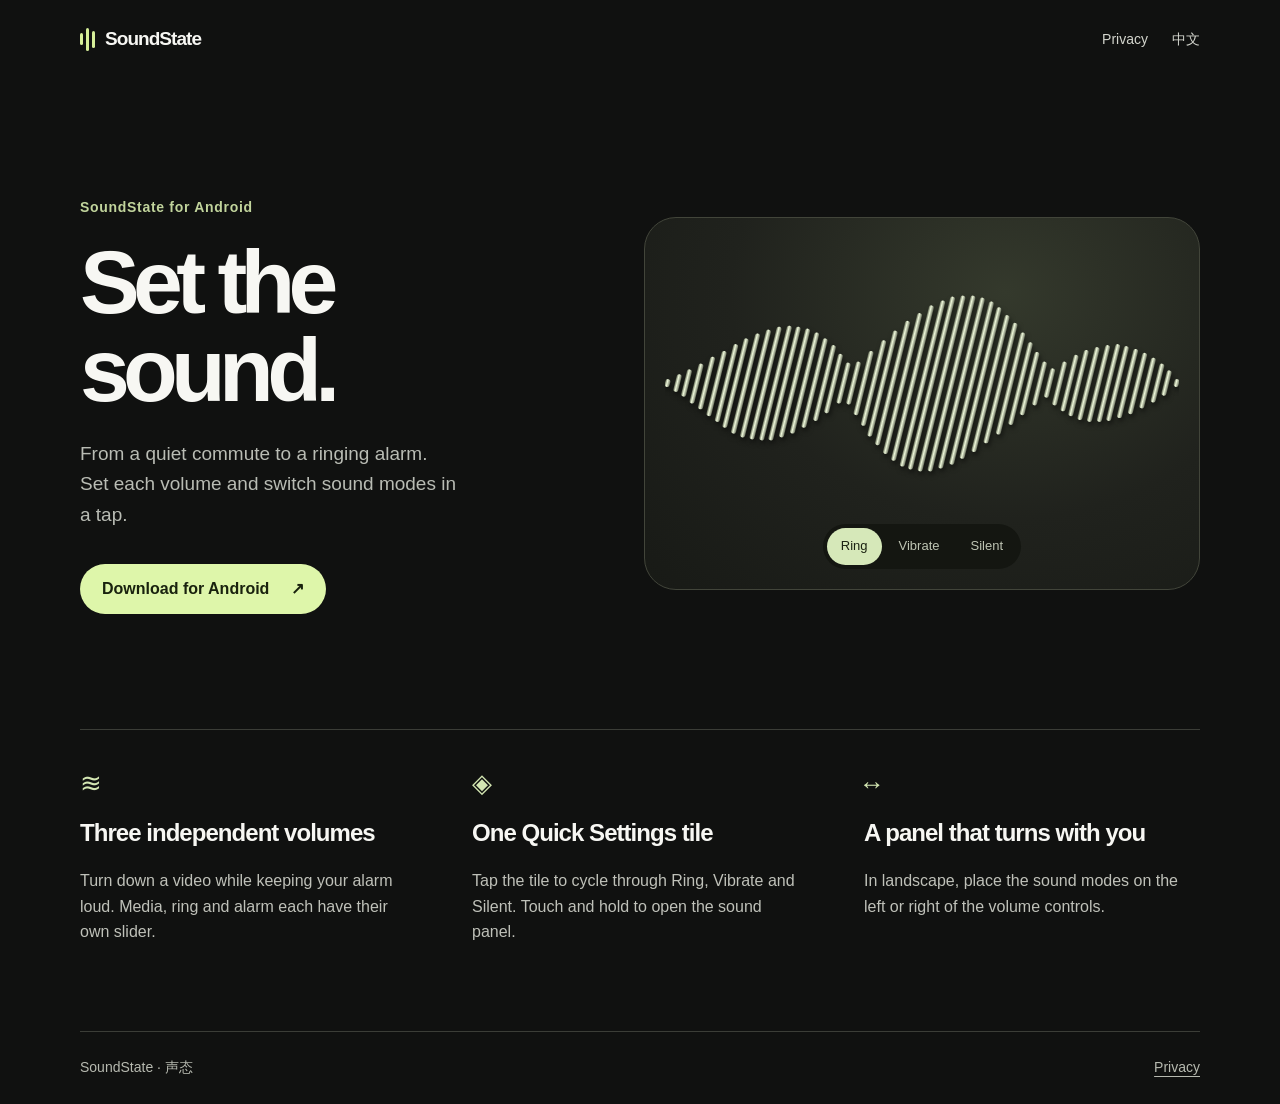
==== index.html @ ff913038 "Publish bilingual SoundState website and privacy policy" ====
<!doctype html><html lang="en"><head><meta charset="utf-8"><meta name="viewport" content="width=device-width,initial-scale=1"><meta name="description" content="Adjust media, ring and alarm volume. Switch sound modes from Android Quick Settings."><title>SoundState — Android sound control</title><link rel="stylesheet" href="./site.css"></head><body><div class="wrap"><header><a class="brand" href="./"><span class="mark" aria-hidden="true"><i></i><i></i><i></i></span>SoundState</a><nav><a href="privacy/">Privacy</a><a href="./zh/" lang="zh-CN">中文</a></nav></header><main><section class="hero"><div><span class="product">SoundState for Android</span><h1>Set the<br>sound.</h1><p class="intro">From a quiet commute to a ringing alarm. Set each volume and switch sound modes in a tap.</p><a class="cta" href="https://github.com/kaze-hk/SoundState/releases/latest">Download for Android <span aria-hidden="true">↗</span></a></div><div class="instrument" data-mode="ring"><div class="display" aria-hidden="true"><i style="--ring:8px;--buzz:5px"></i><i style="--ring:18px;--buzz:9px"></i><i style="--ring:28px;--buzz:12px"></i><i style="--ring:41px;--buzz:8px"></i><i style="--ring:54px;--buzz:20px"></i><i style="--ring:67px;--buzz:20px"></i><i style="--ring:80px;--buzz:15px"></i><i style="--ring:92px;--buzz:32px"></i><i style="--ring:103px;--buzz:25px"></i><i style="--ring:111px;--buzz:23px"></i><i style="--ring:116px;--buzz:42px"></i><i style="--ring:118px;--buzz:27px"></i><i style="--ring:117px;--buzz:34px"></i><i style="--ring:112px;--buzz:51px"></i><i style="--ring:104px;--buzz:25px"></i><i style="--ring:92px;--buzz:44px"></i><i style="--ring:78px;--buzz:57px"></i><i style="--ring:61px;--buzz:21px"></i><i style="--ring:42px;--buzz:54px"></i><i style="--ring:44px;--buzz:59px"></i><i style="--ring:66px;--buzz:15px"></i><i style="--ring:88px;--buzz:62px"></i><i style="--ring:109px;--buzz:58px"></i><i style="--ring:128px;--buzz:24px"></i><i style="--ring:145px;--buzz:68px"></i><i style="--ring:160px;--buzz:54px"></i><i style="--ring:171px;--buzz:33px"></i><i style="--ring:178px;--buzz:70px"></i><i style="--ring:181px;--buzz:47px"></i><i style="--ring:181px;--buzz:40px"></i><i style="--ring:176px;--buzz:69px"></i><i style="--ring:168px;--buzz:38px"></i><i style="--ring:156px;--buzz:46px"></i><i style="--ring:141px;--buzz:64px"></i><i style="--ring:124px;--buzz:28px"></i><i style="--ring:105px;--buzz:48px"></i><i style="--ring:85px;--buzz:57px"></i><i style="--ring:65px;--buzz:19px"></i><i style="--ring:45px;--buzz:47px"></i><i style="--ring:30px;--buzz:47px"></i><i style="--ring:45px;--buzz:12px"></i><i style="--ring:58px;--buzz:42px"></i><i style="--ring:68px;--buzz:36px"></i><i style="--ring:75px;--buzz:15px"></i><i style="--ring:79px;--buzz:35px"></i><i style="--ring:80px;--buzz:25px"></i><i style="--ring:77px;--buzz:15px"></i><i style="--ring:71px;--buzz:24px"></i><i style="--ring:63px;--buzz:15px"></i><i style="--ring:52px;--buzz:12px"></i><i style="--ring:40px;--buzz:13px"></i><i style="--ring:26px;--buzz:7px"></i><i style="--ring:8px;--buzz:5px"></i></div><div class="switch" role="group" aria-label="Sound mode preview"><button type="button" data-mode="ring" aria-pressed="true">Ring</button><button type="button" data-mode="vibrate" aria-pressed="false">Vibrate</button><button type="button" data-mode="silent" aria-pressed="false">Silent</button></div></div></section><section class="features"><article><span class="glyph" aria-hidden="true">≋</span><h2>Three independent volumes</h2><p>Turn down a video while keeping your alarm loud. Media, ring and alarm each have their own slider.</p></article><article><span class="glyph" aria-hidden="true">◈</span><h2>One Quick Settings tile</h2><p>Tap the tile to cycle through Ring, Vibrate and Silent. Touch and hold to open the sound panel.</p></article><article><span class="glyph" aria-hidden="true">↔</span><h2>A panel that turns with you</h2><p>In landscape, place the sound modes on the left or right of the volume controls.</p></article></section></main><script src="./mode.js" defer></script><footer><span>SoundState · 声态</span><a href="privacy/">Privacy</a></footer></div></body></html>
---- site.css ----
*{box-sizing:border-box}html{scroll-behavior:smooth;color-scheme:dark}body{margin:0;background:#101110;color:#f7f7f3;font:16px/1.6 "Inter",-apple-system,BlinkMacSystemFont,"Segoe UI",sans-serif}a{color:inherit;text-decoration:none}a:focus-visible,button:focus-visible{outline:3px solid #d6ef99;outline-offset:4px}.wrap{width:min(1120px,90%);margin:auto}header,footer{display:flex;align-items:center;justify-content:space-between;gap:16px;padding:24px 0}.brand{display:inline-flex;align-items:center;gap:10px;font-size:19px;font-weight:650;letter-spacing:-.05em}.mark{display:inline-flex;align-items:center;gap:3px;height:28px}.mark i{width:3px;border-radius:4px;background:#d6ef99;height:12px}.mark i:nth-child(2){height:23px}.mark i:nth-child(3){height:17px}nav{display:flex;align-items:center;gap:24px;font-size:14px;color:#d3d5cd}.hero{display:grid;grid-template-columns:1fr 1.12fr;align-items:center;gap:6%;padding:clamp(52px,9vw,128px) 0}.product{color:#c1d49c;font-size:14px;font-weight:600;letter-spacing:.05em}.hero h1,.policy h1{font-size:clamp(54px,7vw,100px);line-height:.98;letter-spacing:-.075em;margin:20px 0 24px}.hero h1:lang(zh-CN){letter-spacing:-.06em;line-height:1.12}.intro{color:#b9bcb4;max-width:36ch;font-size:19px}.cta{display:inline-flex;gap:22px;align-items:center;background:#def6aa;color:#19220e;border-radius:40px;padding:12px 22px;font-weight:650;margin-top:15px}.instrument{position:relative;isolation:isolate;overflow:hidden;border:1px solid #42453a;border-radius:32px;background:radial-gradient(ellipse at 65% 20%,#34392c,#20221d 54%,#181a16);padding:24px 20px 20px;text-align:center}.display{height:clamp(195px,22vw,295px);display:flex;gap:clamp(2px,.4vw,6px);align-items:center;justify-content:center;perspective:620px;overflow:hidden}.display i{display:block;flex:0 1 6px;border-radius:100px;height:var(--ring);background:linear-gradient(90deg,#646b56,#eef8da 42%,#a4ac95 75%,#676d5b);box-shadow:2px 3px 5px #0008;transform:rotate(14deg);transition:height .45s ease}.instrument[data-mode=vibrate] i{height:var(--buzz)}.instrument[data-mode=silent] i{height:4px}.switch{display:inline-flex;gap:3px;border-radius:30px;padding:4px;background:#141611}.switch button{font:inherit;font-size:13px;border:0;border-radius:24px;background:transparent;color:#bfc5b4;padding:8px 14px;cursor:pointer}.switch button[aria-pressed=true]{background:#d6e8b9;color:#1b2212}.features{display:grid;grid-template-columns:repeat(3,1fr);gap:5%;padding:42px 0 70px;border-top:1px solid #3b3d37}.features h2,.policy h2{font-size:24px;letter-spacing:-.04em;line-height:1.2}.features p,.policy p{color:#bfc1b9}.glyph{color:#d3e6b2;font:26px/1 monospace}.policy{max-width:720px;margin:65px auto 90px}.policy h1{font-size:clamp(46px,7vw,76px)}.policy h2{margin-top:34px}.policy a,footer a{text-decoration:underline;text-underline-offset:4px}footer{border-top:1px solid #3b3d37;color:#b7bab0;font-size:14px}nav a:hover,footer a:hover{color:white}.cta:hover{background:#edfbcf}@media(max-width:760px){.hero{grid-template-columns:1fr;gap:36px;padding:45px 0}.features{grid-template-columns:1fr;gap:23px}.features h2{margin:8px 0}.features p{margin:0}.display{height:205px}.instrument{padding:16px 12px}.policy{margin:45px auto}.hero h1{font-size:clamp(55px,12vw,86px)}nav{gap:14px}}@media(prefers-reduced-motion:reduce){*{scroll-behavior:auto!important;transition:none!important}}
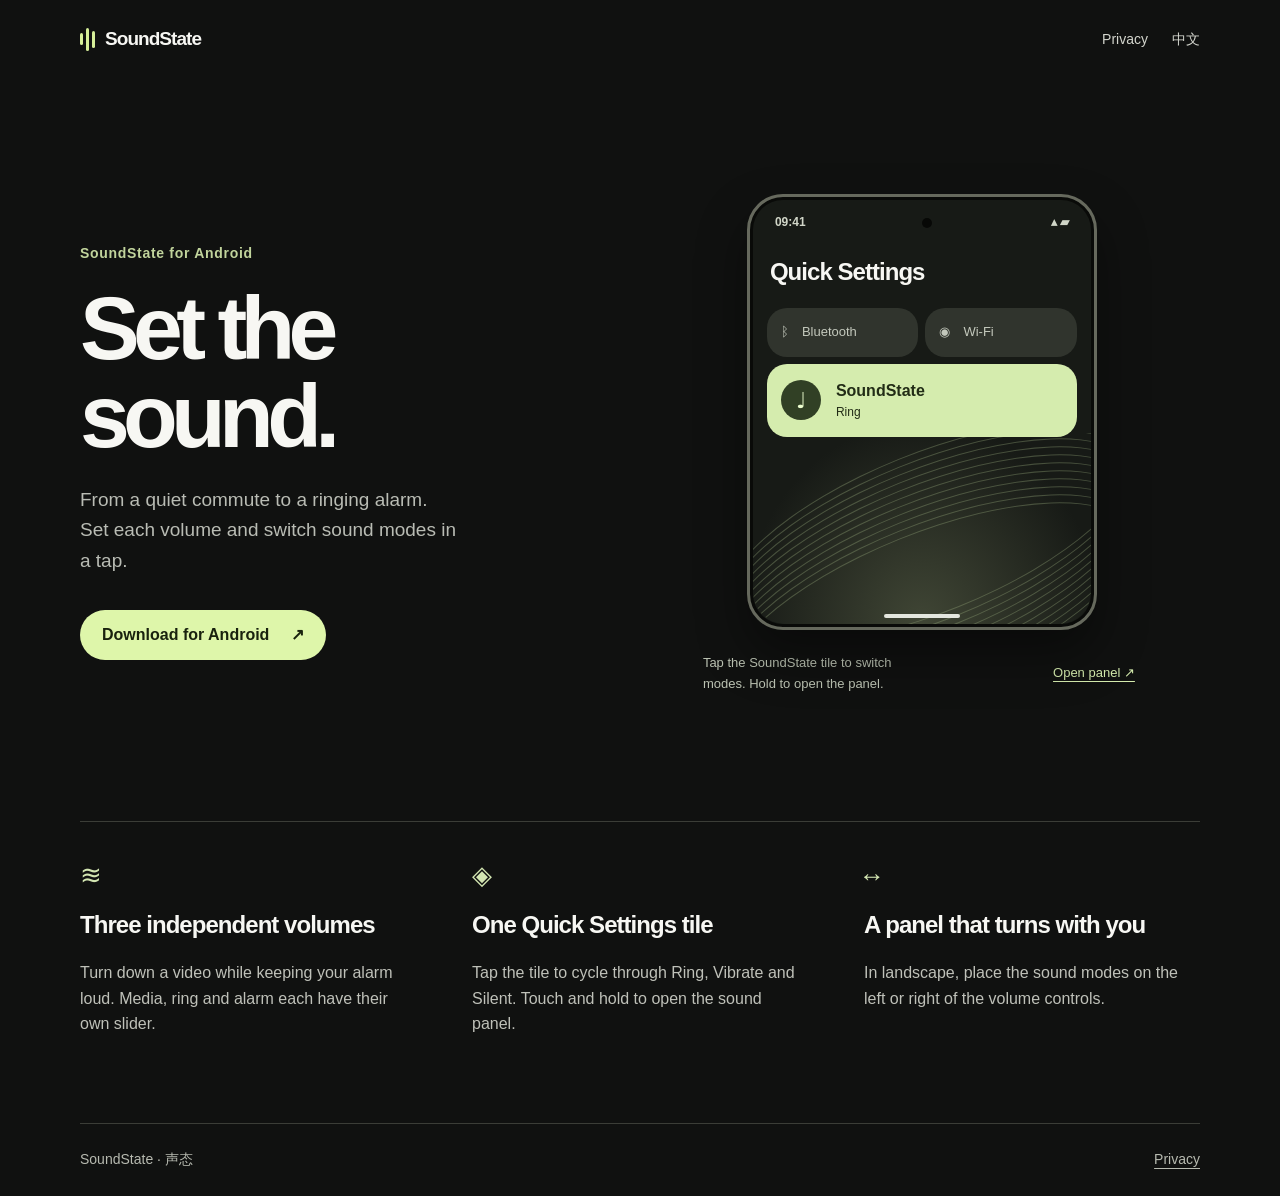
==== commit 0a62e5cc: "Embed interactive Android tile and sound panel preview" ====
--- a/index.html
+++ b/index.html
@@ -1 +1,10 @@
-<!doctype html><html lang="en"><head><meta charset="utf-8"><meta name="viewport" content="width=device-width,initial-scale=1"><meta name="description" content="Adjust media, ring and alarm volume. Switch sound modes from Android Quick Settings."><title>SoundState — Android sound control</title><link rel="stylesheet" href="./site.css"></head><body><div class="wrap"><header><a class="brand" href="./"><span class="mark" aria-hidden="true"><i></i><i></i><i></i></span>SoundState</a><nav><a href="privacy/">Privacy</a><a href="./zh/" lang="zh-CN">中文</a></nav></header><main><section class="hero"><div><span class="product">SoundState for Android</span><h1>Set the<br>sound.</h1><p class="intro">From a quiet commute to a ringing alarm. Set each volume and switch sound modes in a tap.</p><a class="cta" href="https://github.com/kaze-hk/SoundState/releases/latest">Download for Android <span aria-hidden="true">↗</span></a></div><div class="instrument" data-mode="ring"><div class="display" aria-hidden="true"><i style="--ring:8px;--buzz:5px"></i><i style="--ring:18px;--buzz:9px"></i><i style="--ring:28px;--buzz:12px"></i><i style="--ring:41px;--buzz:8px"></i><i style="--ring:54px;--buzz:20px"></i><i style="--ring:67px;--buzz:20px"></i><i style="--ring:80px;--buzz:15px"></i><i style="--ring:92px;--buzz:32px"></i><i style="--ring:103px;--buzz:25px"></i><i style="--ring:111px;--buzz:23px"></i><i style="--ring:116px;--buzz:42px"></i><i style="--ring:118px;--buzz:27px"></i><i style="--ring:117px;--buzz:34px"></i><i style="--ring:112px;--buzz:51px"></i><i style="--ring:104px;--buzz:25px"></i><i style="--ring:92px;--buzz:44px"></i><i style="--ring:78px;--buzz:57px"></i><i style="--ring:61px;--buzz:21px"></i><i style="--ring:42px;--buzz:54px"></i><i style="--ring:44px;--buzz:59px"></i><i style="--ring:66px;--buzz:15px"></i><i style="--ring:88px;--buzz:62px"></i><i style="--ring:109px;--buzz:58px"></i><i style="--ring:128px;--buzz:24px"></i><i style="--ring:145px;--buzz:68px"></i><i style="--ring:160px;--buzz:54px"></i><i style="--ring:171px;--buzz:33px"></i><i style="--ring:178px;--buzz:70px"></i><i style="--ring:181px;--buzz:47px"></i><i style="--ring:181px;--buzz:40px"></i><i style="--ring:176px;--buzz:69px"></i><i style="--ring:168px;--buzz:38px"></i><i style="--ring:156px;--buzz:46px"></i><i style="--ring:141px;--buzz:64px"></i><i style="--ring:124px;--buzz:28px"></i><i style="--ring:105px;--buzz:48px"></i><i style="--ring:85px;--buzz:57px"></i><i style="--ring:65px;--buzz:19px"></i><i style="--ring:45px;--buzz:47px"></i><i style="--ring:30px;--buzz:47px"></i><i style="--ring:45px;--buzz:12px"></i><i style="--ring:58px;--buzz:42px"></i><i style="--ring:68px;--buzz:36px"></i><i style="--ring:75px;--buzz:15px"></i><i style="--ring:79px;--buzz:35px"></i><i style="--ring:80px;--buzz:25px"></i><i style="--ring:77px;--buzz:15px"></i><i style="--ring:71px;--buzz:24px"></i><i style="--ring:63px;--buzz:15px"></i><i style="--ring:52px;--buzz:12px"></i><i style="--ring:40px;--buzz:13px"></i><i style="--ring:26px;--buzz:7px"></i><i style="--ring:8px;--buzz:5px"></i></div><div class="switch" role="group" aria-label="Sound mode preview"><button type="button" data-mode="ring" aria-pressed="true">Ring</button><button type="button" data-mode="vibrate" aria-pressed="false">Vibrate</button><button type="button" data-mode="silent" aria-pressed="false">Silent</button></div></div></section><section class="features"><article><span class="glyph" aria-hidden="true">≋</span><h2>Three independent volumes</h2><p>Turn down a video while keeping your alarm loud. Media, ring and alarm each have their own slider.</p></article><article><span class="glyph" aria-hidden="true">◈</span><h2>One Quick Settings tile</h2><p>Tap the tile to cycle through Ring, Vibrate and Silent. Touch and hold to open the sound panel.</p></article><article><span class="glyph" aria-hidden="true">↔</span><h2>A panel that turns with you</h2><p>In landscape, place the sound modes on the left or right of the volume controls.</p></article></section></main><script src="./mode.js" defer></script><footer><span>SoundState · 声态</span><a href="privacy/">Privacy</a></footer></div></body></html>
+<!doctype html><html lang="en"><head><meta charset="utf-8"><meta name="viewport" content="width=device-width,initial-scale=1"><meta name="description" content="Adjust media, ring and alarm volume. Switch sound modes from Android Quick Settings."><title>SoundState — Android sound control</title><link rel="stylesheet" href="./site.css"></head><body><div class="wrap"><header><a class="brand" href="./"><span class="mark" aria-hidden="true"><i></i><i></i><i></i></span>SoundState</a><nav><a href="privacy/">Privacy</a><a href="./zh/" lang="zh-CN">中文</a></nav></header><main><section class="hero"><div><span class="product">SoundState for Android</span><h1>Set the<br>sound.</h1><p class="intro">From a quiet commute to a ringing alarm. Set each volume and switch sound modes in a tap.</p><a class="cta" href="https://github.com/kaze-hk/SoundState/releases/latest">Download for Android <span aria-hidden="true">↗</span></a></div><section class="demo" aria-label="Interactive Android preview">
+<div class="phone"><div class="status" aria-hidden="true"><span>09:41</span><span class="camera"></span><span>▴ ▰</span></div>
+<div class="shade"><h2>Quick Settings</h2>
+<div class="tiles"><div class="system-tile" aria-hidden="true">ᛒ　Bluetooth</div><div class="system-tile" aria-hidden="true">◉　Wi-Fi</div>
+<button class="sound-tile" aria-describedby="gesture"><span class="tile-icon" aria-hidden="true">♩</span><span><b>SoundState</b><small class="tile-mode" aria-live="polite">Ring</small></span></button></div>
+<div class="wallpaper" aria-hidden="true"><i style="--n:0"></i><i style="--n:1"></i><i style="--n:2"></i><i style="--n:3"></i><i style="--n:4"></i><i style="--n:5"></i><i style="--n:6"></i><i style="--n:7"></i><i style="--n:8"></i><i style="--n:9"></i><i style="--n:10"></i></div></div>
+<div class="app-screen" hidden><div class="app-bar"><span>≋　SoundState</span><button class="done" aria-label="Done, close sound controls">✓</button></div>
+<section class="panel-card"><h2>Sound panel</h2><div class="modes" role="group" aria-label="Sound mode"><button aria-label="Ring" aria-pressed="true" data-mode="0"><span aria-hidden="true">♩</span><small>Ring</small></button><button aria-label="Vibrate" aria-pressed="false" data-mode="1"><span aria-hidden="true">∿</span><small>Vibrate</small></button><button aria-label="Silent" aria-pressed="false" data-mode="2"><span aria-hidden="true">⊘</span><small>Silent</small></button></div>
+<label class="channel">Media volume<input type="range" min="0" max="15" value="9"></label><label class="channel">Ring volume<input type="range" min="0" max="7" value="4"></label><label class="channel">Alarm volume<input type="range" min="0" max="7" value="6"></label></section></div><div class="home-bar" aria-hidden="true"></div></div>
+<div class="demo-caption"><p id="gesture">Tap the SoundState tile to switch modes. Hold to open the panel.</p><button class="open-panel">Open panel ↗</button></div></section></section><section class="features"><article><span class="glyph" aria-hidden="true">≋</span><h2>Three independent volumes</h2><p>Turn down a video while keeping your alarm loud. Media, ring and alarm each have their own slider.</p></article><article><span class="glyph" aria-hidden="true">◈</span><h2>One Quick Settings tile</h2><p>Tap the tile to cycle through Ring, Vibrate and Silent. Touch and hold to open the sound panel.</p></article><article><span class="glyph" aria-hidden="true">↔</span><h2>A panel that turns with you</h2><p>In landscape, place the sound modes on the left or right of the volume controls.</p></article></section></main><script src="./mode.js" defer></script><footer><span>SoundState · 声态</span><a href="privacy/">Privacy</a></footer></div></body></html>
--- a/site.css
+++ b/site.css
@@ -1 +1,39 @@
-*{box-sizing:border-box}html{scroll-behavior:smooth;color-scheme:dark}body{margin:0;background:#101110;color:#f7f7f3;font:16px/1.6 "Inter",-apple-system,BlinkMacSystemFont,"Segoe UI",sans-serif}a{color:inherit;text-decoration:none}a:focus-visible,button:focus-visible{outline:3px solid #d6ef99;outline-offset:4px}.wrap{width:min(1120px,90%);margin:auto}header,footer{display:flex;align-items:center;justify-content:space-between;gap:16px;padding:24px 0}.brand{display:inline-flex;align-items:center;gap:10px;font-size:19px;font-weight:650;letter-spacing:-.05em}.mark{display:inline-flex;align-items:center;gap:3px;height:28px}.mark i{width:3px;border-radius:4px;background:#d6ef99;height:12px}.mark i:nth-child(2){height:23px}.mark i:nth-child(3){height:17px}nav{display:flex;align-items:center;gap:24px;font-size:14px;color:#d3d5cd}.hero{display:grid;grid-template-columns:1fr 1.12fr;align-items:center;gap:6%;padding:clamp(52px,9vw,128px) 0}.product{color:#c1d49c;font-size:14px;font-weight:600;letter-spacing:.05em}.hero h1,.policy h1{font-size:clamp(54px,7vw,100px);line-height:.98;letter-spacing:-.075em;margin:20px 0 24px}.hero h1:lang(zh-CN){letter-spacing:-.06em;line-height:1.12}.intro{color:#b9bcb4;max-width:36ch;font-size:19px}.cta{display:inline-flex;gap:22px;align-items:center;background:#def6aa;color:#19220e;border-radius:40px;padding:12px 22px;font-weight:650;margin-top:15px}.instrument{position:relative;isolation:isolate;overflow:hidden;border:1px solid #42453a;border-radius:32px;background:radial-gradient(ellipse at 65% 20%,#34392c,#20221d 54%,#181a16);padding:24px 20px 20px;text-align:center}.display{height:clamp(195px,22vw,295px);display:flex;gap:clamp(2px,.4vw,6px);align-items:center;justify-content:center;perspective:620px;overflow:hidden}.display i{display:block;flex:0 1 6px;border-radius:100px;height:var(--ring);background:linear-gradient(90deg,#646b56,#eef8da 42%,#a4ac95 75%,#676d5b);box-shadow:2px 3px 5px #0008;transform:rotate(14deg);transition:height .45s ease}.instrument[data-mode=vibrate] i{height:var(--buzz)}.instrument[data-mode=silent] i{height:4px}.switch{display:inline-flex;gap:3px;border-radius:30px;padding:4px;background:#141611}.switch button{font:inherit;font-size:13px;border:0;border-radius:24px;background:transparent;color:#bfc5b4;padding:8px 14px;cursor:pointer}.switch button[aria-pressed=true]{background:#d6e8b9;color:#1b2212}.features{display:grid;grid-template-columns:repeat(3,1fr);gap:5%;padding:42px 0 70px;border-top:1px solid #3b3d37}.features h2,.policy h2{font-size:24px;letter-spacing:-.04em;line-height:1.2}.features p,.policy p{color:#bfc1b9}.glyph{color:#d3e6b2;font:26px/1 monospace}.policy{max-width:720px;margin:65px auto 90px}.policy h1{font-size:clamp(46px,7vw,76px)}.policy h2{margin-top:34px}.policy a,footer a{text-decoration:underline;text-underline-offset:4px}footer{border-top:1px solid #3b3d37;color:#b7bab0;font-size:14px}nav a:hover,footer a:hover{color:white}.cta:hover{background:#edfbcf}@media(max-width:760px){.hero{grid-template-columns:1fr;gap:36px;padding:45px 0}.features{grid-template-columns:1fr;gap:23px}.features h2{margin:8px 0}.features p{margin:0}.display{height:205px}.instrument{padding:16px 12px}.policy{margin:45px auto}.hero h1{font-size:clamp(55px,12vw,86px)}nav{gap:14px}}@media(prefers-reduced-motion:reduce){*{scroll-behavior:auto!important;transition:none!important}}+*{box-sizing:border-box}html{scroll-behavior:smooth;color-scheme:dark}body{margin:0;background:#101110;color:#f7f7f3;font:16px/1.6 "Inter",-apple-system,BlinkMacSystemFont,"Segoe UI",sans-serif}a{color:inherit;text-decoration:none}a:focus-visible,button:focus-visible{outline:3px solid #d6ef99;outline-offset:4px}.wrap{width:min(1120px,90%);margin:auto}header,footer{display:flex;align-items:center;justify-content:space-between;gap:16px;padding:24px 0}.brand{display:inline-flex;align-items:center;gap:10px;font-size:19px;font-weight:650;letter-spacing:-.05em}.mark{display:inline-flex;align-items:center;gap:3px;height:28px}.mark i{width:3px;border-radius:4px;background:#d6ef99;height:12px}.mark i:nth-child(2){height:23px}.mark i:nth-child(3){height:17px}nav{display:flex;align-items:center;gap:24px;font-size:14px;color:#d3d5cd}.hero{display:grid;grid-template-columns:1fr 1.12fr;align-items:center;gap:6%;padding:clamp(52px,9vw,128px) 0}.product{color:#c1d49c;font-size:14px;font-weight:600;letter-spacing:.05em}.hero h1,.policy h1{font-size:clamp(54px,7vw,100px);line-height:.98;letter-spacing:-.075em;margin:20px 0 24px}.hero h1:lang(zh-CN){letter-spacing:-.06em;line-height:1.12}.intro{color:#b9bcb4;max-width:36ch;font-size:19px}.cta{display:inline-flex;gap:22px;align-items:center;background:#def6aa;color:#19220e;border-radius:40px;padding:12px 22px;font-weight:650;margin-top:15px}.features{display:grid;grid-template-columns:repeat(3,1fr);gap:5%;padding:42px 0 70px;border-top:1px solid #3b3d37}.features h2,.policy h2{font-size:24px;letter-spacing:-.04em;line-height:1.2}.features p,.policy p{color:#bfc1b9}.glyph{color:#d3e6b2;font:26px/1 monospace}.policy{max-width:720px;margin:65px auto 90px}.policy h1{font-size:clamp(46px,7vw,76px)}.policy h2{margin-top:34px}.policy a,footer a{text-decoration:underline;text-underline-offset:4px}footer{border-top:1px solid #3b3d37;color:#b7bab0;font-size:14px}nav a:hover,footer a:hover{color:white}.cta:hover{background:#edfbcf}@media(max-width:760px){.hero{grid-template-columns:1fr;gap:36px;padding:45px 0}.features{grid-template-columns:1fr;gap:23px}.features h2{margin:8px 0}.features p{margin:0}.display{height:205px}.instrument{padding:16px 12px}.policy{margin:45px auto}.hero h1{font-size:clamp(55px,12vw,86px)}nav{gap:14px}}@media(prefers-reduced-motion:reduce){*{scroll-behavior:auto!important;transition:none!important}}
+/* Interactive portrait preview */
+.demo { width:100%; max-width:438px; justify-self:center }
+.phone { position:relative; isolation:isolate; width:min(100%,350px); margin:auto; padding:14px 17px 32px; min-height:436px; border:3px solid #66695d; border-radius:36px; background:#171a16; box-shadow:inset 0 0 0 3px #090a08,0 24px 50px #0006; overflow:hidden }
+.status,.app-bar,.demo-caption { display:flex; align-items:center; justify-content:space-between; gap:12px }
+.status { position:relative; height:25px; padding:0 8px; color:#d1d6c8; font-size:12px; font-weight:600 }
+.camera { position:absolute; left:50%; width:10px; height:10px; background:#070806; border-radius:50% }
+.shade h2,.app-bar { font-size:24px; letter-spacing:-.04em; margin:17px 3px }
+.tiles,.modes { display:grid; gap:7px }
+.tiles { grid-template-columns:1fr 1fr }
+.system-tile,.sound-tile { border-radius:20px; padding:14px; text-align:left }
+.system-tile { background:#30342d; color:#c3c8bc; font-size:13px }
+.demo button { font:inherit; cursor:pointer; border:0 }
+.sound-tile { position:relative; grid-column:span 2; display:flex; align-items:center; gap:15px; min-height:72px; background:#d5ecae; color:#222c16; touch-action:pan-y; user-select:none; -webkit-user-select:none; -webkit-touch-callout:none; overflow:hidden }
+.sound-tile::after { content:""; position:absolute; bottom:0; left:0; width:100%; height:4px; background:#607747; transform-origin:left; transform:scaleX(0) }
+.sound-tile.holding::after { transform:scaleX(1); transition:transform .5s linear }
+.tile-icon,.done { display:grid; place-items:center; width:40px; height:40px; border-radius:50%; background:#314025; color:#edffd0; font-size:22px }
+.tile-mode,.modes small { display:block; font-size:12px }
+.wallpaper { position:absolute; z-index:-1; inset:55% 3px 3px; overflow:hidden; border-radius:0 0 32px 32px; background:radial-gradient(ellipse at bottom,#404635,transparent 75%) }
+.wallpaper i { position:absolute; width:130%; height:160px; top:calc(20px + var(--n)*8px); left:-13%; border:1px solid #8c9e7466; border-radius:50%; transform:rotate(-22deg); transition:transform .35s }
+.phone[data-mode="1"] .wallpaper i { transform:rotate(14deg) }
+.phone[data-mode="2"] .wallpaper i { transform:rotate(0deg) scaleY(.32) }
+.phone[data-mode="2"] .sound-tile { background:#373c33; color:#e0e4da }
+.home-bar { position:absolute; bottom:9px; left:39%; width:22%; height:4px; border-radius:9px; background:#e4e7df }
+.app-bar { margin:12px 2px; font-size:22px }
+.done { width:35px; height:35px }
+.panel-card { padding:16px; border-radius:24px; background:#30342d }
+.panel-card h2 { margin:0 0 12px; font-size:20px; font-weight:550 }
+.modes { grid-template-columns:repeat(3,1fr) }
+.modes button { border-radius:24px; padding:5px; line-height:1.2; color:#e3e8da; background:#454b3f }
+.modes button[aria-pressed=true] { color:#263219; background:#d5ecae }
+.channel { display:block; margin-top:10px; font-size:12px }
+.channel input { display:block; width:100%; margin:0; height:27px; accent-color:#d5ecae; cursor:pointer }
+.demo-caption { min-height:64px; margin:12px auto 0; font-size:13px; color:#bcc3b3 }
+.demo-caption p { margin:0; max-width:30ch }
+.demo-caption button { background:none; color:#d5ecae; white-space:nowrap; text-decoration:underline; text-underline-offset:4px }
+.app-screen:not([hidden]),.shade:not([hidden]) { animation:surface-in .24s ease-out }
+@keyframes surface-in { from { opacity:.3; transform:translateY(8px) } }
+@media(prefers-reduced-motion:reduce) { .demo * { animation:none!important } }
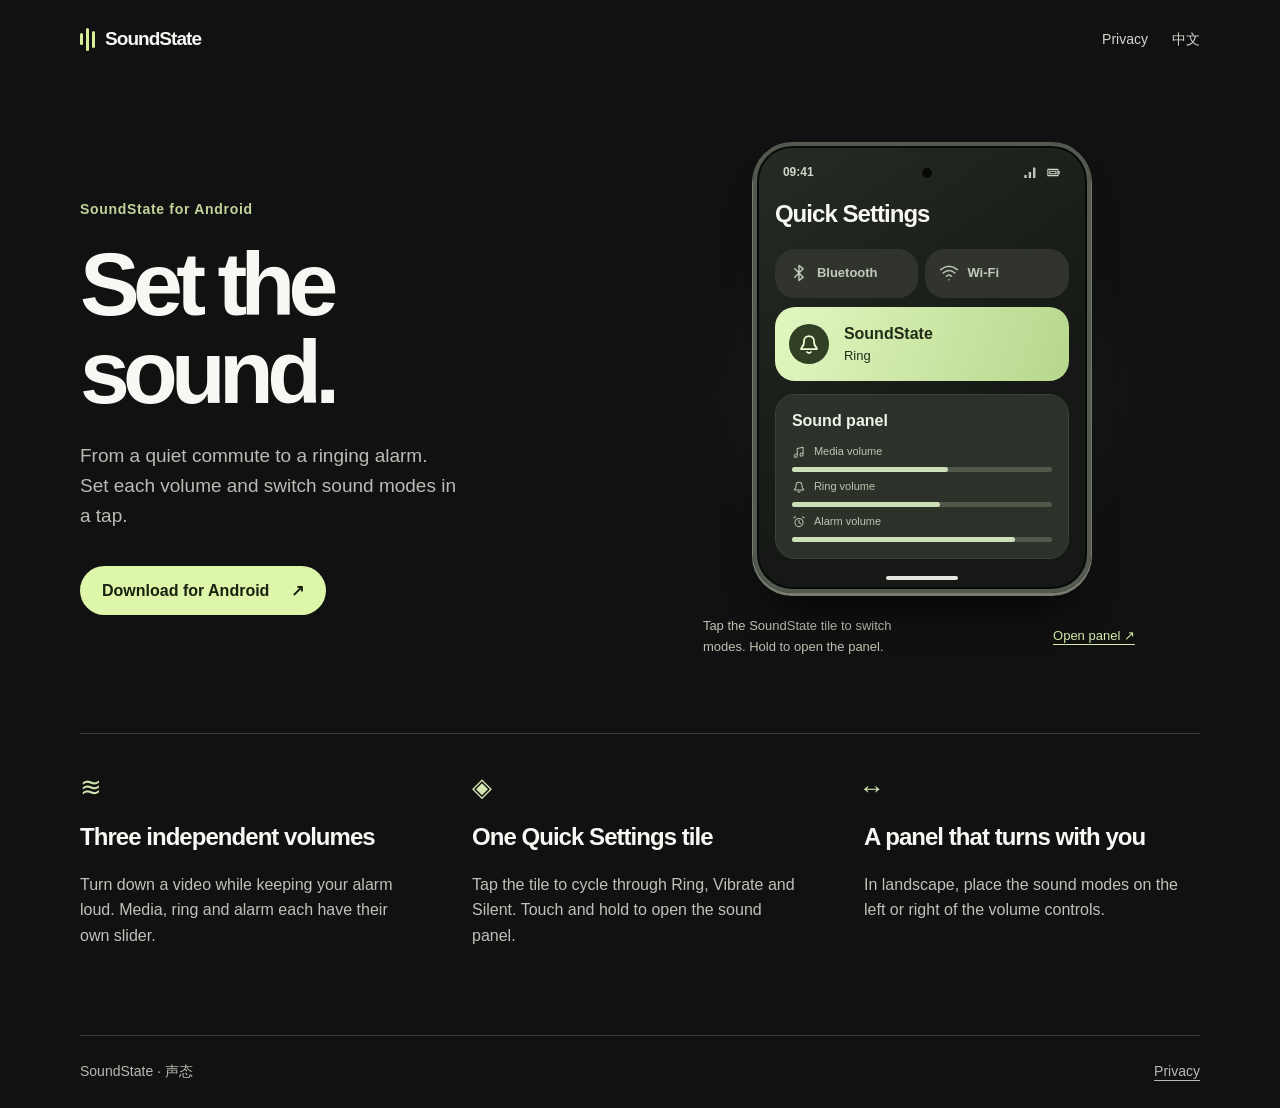
==== commit 75f67031: "Refresh preview assets and render a detailed sound panel on first paint" ====
--- a/index.html
+++ b/index.html
@@ -1,10 +1,10 @@
-<!doctype html><html lang="en"><head><meta charset="utf-8"><meta name="viewport" content="width=device-width,initial-scale=1"><meta name="description" content="Adjust media, ring and alarm volume. Switch sound modes from Android Quick Settings."><title>SoundState — Android sound control</title><link rel="stylesheet" href="./site.css"></head><body><div class="wrap"><header><a class="brand" href="./"><span class="mark" aria-hidden="true"><i></i><i></i><i></i></span>SoundState</a><nav><a href="privacy/">Privacy</a><a href="./zh/" lang="zh-CN">中文</a></nav></header><main><section class="hero"><div><span class="product">SoundState for Android</span><h1>Set the<br>sound.</h1><p class="intro">From a quiet commute to a ringing alarm. Set each volume and switch sound modes in a tap.</p><a class="cta" href="https://github.com/kaze-hk/SoundState/releases/latest">Download for Android <span aria-hidden="true">↗</span></a></div><section class="demo" aria-label="Interactive Android preview">
-<div class="phone"><div class="status" aria-hidden="true"><span>09:41</span><span class="camera"></span><span>▴ ▰</span></div>
+<!doctype html><html lang="en"><head><meta charset="utf-8"><meta name="viewport" content="width=device-width,initial-scale=1"><meta name="description" content="Adjust media, ring and alarm volume. Switch sound modes from Android Quick Settings."><title>SoundState — Android sound control</title><link rel="stylesheet" href="./site.css?v=panel-3"></head><body><div class="wrap"><header><a class="brand" href="./"><span class="mark" aria-hidden="true"><i></i><i></i><i></i></span>SoundState</a><nav><a href="privacy/">Privacy</a><a href="./zh/" lang="zh-CN">中文</a></nav></header><main><section class="hero"><div><span class="product">SoundState for Android</span><h1>Set the<br>sound.</h1><p class="intro">From a quiet commute to a ringing alarm. Set each volume and switch sound modes in a tap.</p><a class="cta" href="https://github.com/kaze-hk/SoundState/releases/latest">Download for Android <span aria-hidden="true">↗</span></a></div><section class="demo" aria-label="Interactive Android preview">
+<div class="phone"><div class="status" aria-hidden="true"><span>09:41</span><span class="camera"></span><span class="status-icons"><svg aria-hidden="true" viewBox="0 0 24 24" fill="none" stroke="currentColor" stroke-width="1.75" stroke-linecap="round" stroke-linejoin="round"><path d="M3 20h2v-3H3z M10 20h2v-8h-2z M17 20h2V5h-2z"/></svg><svg aria-hidden="true" viewBox="0 0 24 24" fill="none" stroke="currentColor" stroke-width="1.75" stroke-linecap="round" stroke-linejoin="round"><path d="M3 7h16v10H3z M21 10v4 M6 10h10v4H6z"/></svg></span></div>
 <div class="shade"><h2>Quick Settings</h2>
-<div class="tiles"><div class="system-tile" aria-hidden="true">ᛒ　Bluetooth</div><div class="system-tile" aria-hidden="true">◉　Wi-Fi</div>
-<button class="sound-tile" aria-describedby="gesture"><span class="tile-icon" aria-hidden="true">♩</span><span><b>SoundState</b><small class="tile-mode" aria-live="polite">Ring</small></span></button></div>
-<div class="wallpaper" aria-hidden="true"><i style="--n:0"></i><i style="--n:1"></i><i style="--n:2"></i><i style="--n:3"></i><i style="--n:4"></i><i style="--n:5"></i><i style="--n:6"></i><i style="--n:7"></i><i style="--n:8"></i><i style="--n:9"></i><i style="--n:10"></i></div></div>
-<div class="app-screen" hidden><div class="app-bar"><span>≋　SoundState</span><button class="done" aria-label="Done, close sound controls">✓</button></div>
-<section class="panel-card"><h2>Sound panel</h2><div class="modes" role="group" aria-label="Sound mode"><button aria-label="Ring" aria-pressed="true" data-mode="0"><span aria-hidden="true">♩</span><small>Ring</small></button><button aria-label="Vibrate" aria-pressed="false" data-mode="1"><span aria-hidden="true">∿</span><small>Vibrate</small></button><button aria-label="Silent" aria-pressed="false" data-mode="2"><span aria-hidden="true">⊘</span><small>Silent</small></button></div>
+<div class="tiles"><div class="system-tile" aria-hidden="true"><svg aria-hidden="true" viewBox="0 0 24 24" fill="none" stroke="currentColor" stroke-width="1.75" stroke-linecap="round" stroke-linejoin="round"><path d="M7 7l10 10-5 4V3l5 4L7 17"/></svg>Bluetooth</div><div class="system-tile" aria-hidden="true"><svg aria-hidden="true" viewBox="0 0 24 24" fill="none" stroke="currentColor" stroke-width="1.75" stroke-linecap="round" stroke-linejoin="round"><path d="M2 8q10-8 20 0 M5 12q7-6 14 0 M9 16q3-3 6 0 M12 20h.01"/></svg>Wi-Fi</div>
+<button class="sound-tile" aria-describedby="gesture"><span class="tile-icon" aria-hidden="true"><svg aria-hidden="true" viewBox="0 0 24 24" fill="none" stroke="currentColor" stroke-width="1.75" stroke-linecap="round" stroke-linejoin="round"><path d="M5 15c2-1.5 2-3 2-6a5 5 0 0 1 10 0c0 3 0 4.5 2 6l1 2H4z M10 20q2 2 4 0"/></svg></span><span><b>SoundState</b><small class="tile-mode" aria-live="polite">Ring</small></span></button></div>
+<div class="monitor" aria-hidden="true"><p class="monitor-title">Sound panel</p><div class="monitor-row"><svg aria-hidden="true" viewBox="0 0 24 24" fill="none" stroke="currentColor" stroke-width="1.75" stroke-linecap="round" stroke-linejoin="round"><path d="M9 17V6l10-2v11 M9 16c-6-2-7 6-2 5q2 0 2-3 M19 14c-6-2-7 6-2 5q2 0 2-3"/></svg>Media volume</div><span class="monitor-meter"><i style="width:60%"></i></span><div class="monitor-row"><svg aria-hidden="true" viewBox="0 0 24 24" fill="none" stroke="currentColor" stroke-width="1.75" stroke-linecap="round" stroke-linejoin="round"><path d="M5 15c2-1.5 2-3 2-6a5 5 0 0 1 10 0c0 3 0 4.5 2 6l1 2H4z M10 20q2 2 4 0"/></svg>Ring volume</div><span class="monitor-meter"><i style="width:57%"></i></span><div class="monitor-row"><svg aria-hidden="true" viewBox="0 0 24 24" fill="none" stroke="currentColor" stroke-width="1.75" stroke-linecap="round" stroke-linejoin="round"><path d="M19 13a7 7 0 1 1-14 0 7 7 0 1 1 14 0z M12 9v4l3 2 M3 5l3-2 M18 3l3 2"/></svg>Alarm volume</div><span class="monitor-meter"><i style="width:86%"></i></span></div></div>
+<div class="app-screen" hidden><div class="app-bar"><span class="app-name"><svg aria-hidden="true" viewBox="0 0 24 24" fill="none" stroke="currentColor" stroke-width="1.75" stroke-linecap="round" stroke-linejoin="round"><path d="M4 9v6 M9 4v16 M15 7v10 M20 10v4"/></svg>SoundState</span><button class="done" aria-label="Done, close sound controls"><svg aria-hidden="true" viewBox="0 0 24 24" fill="none" stroke="currentColor" stroke-width="1.75" stroke-linecap="round" stroke-linejoin="round"><path d="m5 12 4 4L19 6"/></svg></button></div>
+<section class="panel-card"><h2>Sound panel</h2><div class="modes" role="group" aria-label="Sound mode"><button aria-label="Ring" aria-pressed="true" data-mode="0"><span aria-hidden="true"><svg aria-hidden="true" viewBox="0 0 24 24" fill="none" stroke="currentColor" stroke-width="1.75" stroke-linecap="round" stroke-linejoin="round"><path d="M5 15c2-1.5 2-3 2-6a5 5 0 0 1 10 0c0 3 0 4.5 2 6l1 2H4z M10 20q2 2 4 0"/></svg></span><small>Ring</small></button><button aria-label="Vibrate" aria-pressed="false" data-mode="1"><span aria-hidden="true"><svg aria-hidden="true" viewBox="0 0 24 24" fill="none" stroke="currentColor" stroke-width="1.75" stroke-linecap="round" stroke-linejoin="round"><path d="M9 5h6v14H9z M5 8v8 M2 10v4 M19 8v8 M22 10v4"/></svg></span><small>Vibrate</small></button><button aria-label="Silent" aria-pressed="false" data-mode="2"><span aria-hidden="true"><svg aria-hidden="true" viewBox="0 0 24 24" fill="none" stroke="currentColor" stroke-width="1.75" stroke-linecap="round" stroke-linejoin="round"><path d="M3 3l18 18 M6 9c0 3 0 5-2 8h12 M10 4a5 5 0 0 1 7 5v2 M10 20q2 2 4 0"/></svg></span><small>Silent</small></button></div>
 <label class="channel">Media volume<input type="range" min="0" max="15" value="9"></label><label class="channel">Ring volume<input type="range" min="0" max="7" value="4"></label><label class="channel">Alarm volume<input type="range" min="0" max="7" value="6"></label></section></div><div class="home-bar" aria-hidden="true"></div></div>
-<div class="demo-caption"><p id="gesture">Tap the SoundState tile to switch modes. Hold to open the panel.</p><button class="open-panel">Open panel ↗</button></div></section></section><section class="features"><article><span class="glyph" aria-hidden="true">≋</span><h2>Three independent volumes</h2><p>Turn down a video while keeping your alarm loud. Media, ring and alarm each have their own slider.</p></article><article><span class="glyph" aria-hidden="true">◈</span><h2>One Quick Settings tile</h2><p>Tap the tile to cycle through Ring, Vibrate and Silent. Touch and hold to open the sound panel.</p></article><article><span class="glyph" aria-hidden="true">↔</span><h2>A panel that turns with you</h2><p>In landscape, place the sound modes on the left or right of the volume controls.</p></article></section></main><script src="./mode.js" defer></script><footer><span>SoundState · 声态</span><a href="privacy/">Privacy</a></footer></div></body></html>
+<div class="demo-caption"><p id="gesture">Tap the SoundState tile to switch modes. Hold to open the panel.</p><button class="open-panel">Open panel ↗</button></div></section></section><section class="features"><article><span class="glyph" aria-hidden="true">≋</span><h2>Three independent volumes</h2><p>Turn down a video while keeping your alarm loud. Media, ring and alarm each have their own slider.</p></article><article><span class="glyph" aria-hidden="true">◈</span><h2>One Quick Settings tile</h2><p>Tap the tile to cycle through Ring, Vibrate and Silent. Touch and hold to open the sound panel.</p></article><article><span class="glyph" aria-hidden="true">↔</span><h2>A panel that turns with you</h2><p>In landscape, place the sound modes on the left or right of the volume controls.</p></article></section></main><script src="./mode.js?v=panel-3" defer></script><footer><span>SoundState · 声态</span><a href="privacy/">Privacy</a></footer></div></body></html>
--- a/site.css
+++ b/site.css
@@ -37,3 +37,24 @@
 .app-screen:not([hidden]),.shade:not([hidden]) { animation:surface-in .24s ease-out }
 @keyframes surface-in { from { opacity:.3; transform:translateY(8px) } }
 @media(prefers-reduced-motion:reduce) { .demo * { animation:none!important } }
+
+/* Product preview details */
+.demo {position:relative;isolation:isolate}
+.demo::before {content:"";position:absolute;inset:5% -4% 9%;z-index:-1;background:radial-gradient(ellipse,#35402f88,transparent 68%);pointer-events:none}
+.phone {width:min(100%,338px);padding:14px 18px 30px;border:4px solid #53594f;border-radius:39px;background:linear-gradient(145deg,#262b25,#151814 65%);box-shadow:inset 0 0 0 2px #080a07,0 2px 0 1px #767d6e,0 32px 46px -25px #000}
+.demo svg {display:inline-block;width:20px;height:20px;vertical-align:middle}
+.status-icons,.system-tile,.monitor-row,.monitor-title,.app-name {display:flex;align-items:center;gap:8px}
+.status-icons svg {width:15px;height:15px}
+.system-tile {font-weight:550}
+.sound-tile {background:linear-gradient(110deg,#e2f7c1,#b7d78c);margin-top:2px}
+.sound-tile b {font-size:16px}.sound-tile small {font-size:13px}
+.wallpaper {display:none}
+.monitor {margin-top:13px;background:#2c322a;border:1px solid #3b4237;border-radius:20px;padding:13px 16px 16px}
+.monitor-title {margin:0 0 11px;color:#eff2e8;font-size:16px;font-weight:550}
+.monitor-row {color:#b8c6ae;margin:8px 0;font-size:11px;line-height:1.2}
+.monitor-row svg {width:14px;height:14px}
+.monitor-meter {display:block;height:5px;border-radius:6px;background:#505949}
+.monitor-meter i {display:block;height:100%;border-radius:inherit;background:#ccdfb9}
+.tile-icon svg {width:24px;height:24px}.app-name svg {color:#c6deac}
+.hero {padding-block:clamp(38px,5vw,78px)}
+.shade h2 {font-weight:550;margin:10px 0 15px}
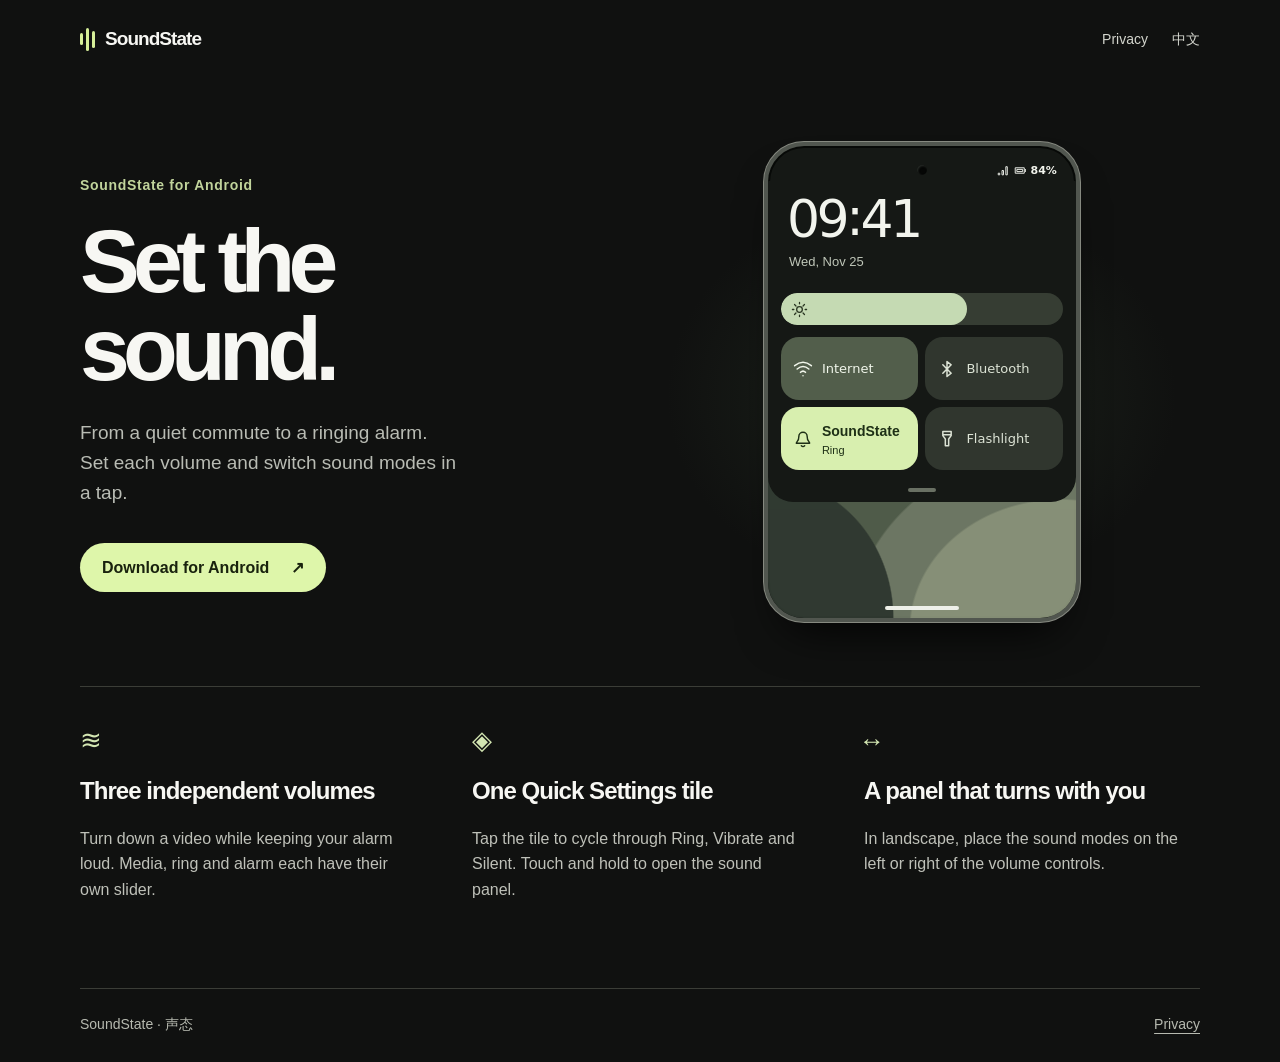
==== commit b602ac4e: "Present the sound demo inside a Pixel-style quick settings shade" ====
--- a/index.html
+++ b/index.html
@@ -1,10 +1,10 @@
-<!doctype html><html lang="en"><head><meta charset="utf-8"><meta name="viewport" content="width=device-width,initial-scale=1"><meta name="description" content="Adjust media, ring and alarm volume. Switch sound modes from Android Quick Settings."><title>SoundState — Android sound control</title><link rel="stylesheet" href="./site.css?v=panel-3"></head><body><div class="wrap"><header><a class="brand" href="./"><span class="mark" aria-hidden="true"><i></i><i></i><i></i></span>SoundState</a><nav><a href="privacy/">Privacy</a><a href="./zh/" lang="zh-CN">中文</a></nav></header><main><section class="hero"><div><span class="product">SoundState for Android</span><h1>Set the<br>sound.</h1><p class="intro">From a quiet commute to a ringing alarm. Set each volume and switch sound modes in a tap.</p><a class="cta" href="https://github.com/kaze-hk/SoundState/releases/latest">Download for Android <span aria-hidden="true">↗</span></a></div><section class="demo" aria-label="Interactive Android preview">
-<div class="phone"><div class="status" aria-hidden="true"><span>09:41</span><span class="camera"></span><span class="status-icons"><svg aria-hidden="true" viewBox="0 0 24 24" fill="none" stroke="currentColor" stroke-width="1.75" stroke-linecap="round" stroke-linejoin="round"><path d="M3 20h2v-3H3z M10 20h2v-8h-2z M17 20h2V5h-2z"/></svg><svg aria-hidden="true" viewBox="0 0 24 24" fill="none" stroke="currentColor" stroke-width="1.75" stroke-linecap="round" stroke-linejoin="round"><path d="M3 7h16v10H3z M21 10v4 M6 10h10v4H6z"/></svg></span></div>
-<div class="shade"><h2>Quick Settings</h2>
-<div class="tiles"><div class="system-tile" aria-hidden="true"><svg aria-hidden="true" viewBox="0 0 24 24" fill="none" stroke="currentColor" stroke-width="1.75" stroke-linecap="round" stroke-linejoin="round"><path d="M7 7l10 10-5 4V3l5 4L7 17"/></svg>Bluetooth</div><div class="system-tile" aria-hidden="true"><svg aria-hidden="true" viewBox="0 0 24 24" fill="none" stroke="currentColor" stroke-width="1.75" stroke-linecap="round" stroke-linejoin="round"><path d="M2 8q10-8 20 0 M5 12q7-6 14 0 M9 16q3-3 6 0 M12 20h.01"/></svg>Wi-Fi</div>
-<button class="sound-tile" aria-describedby="gesture"><span class="tile-icon" aria-hidden="true"><svg aria-hidden="true" viewBox="0 0 24 24" fill="none" stroke="currentColor" stroke-width="1.75" stroke-linecap="round" stroke-linejoin="round"><path d="M5 15c2-1.5 2-3 2-6a5 5 0 0 1 10 0c0 3 0 4.5 2 6l1 2H4z M10 20q2 2 4 0"/></svg></span><span><b>SoundState</b><small class="tile-mode" aria-live="polite">Ring</small></span></button></div>
-<div class="monitor" aria-hidden="true"><p class="monitor-title">Sound panel</p><div class="monitor-row"><svg aria-hidden="true" viewBox="0 0 24 24" fill="none" stroke="currentColor" stroke-width="1.75" stroke-linecap="round" stroke-linejoin="round"><path d="M9 17V6l10-2v11 M9 16c-6-2-7 6-2 5q2 0 2-3 M19 14c-6-2-7 6-2 5q2 0 2-3"/></svg>Media volume</div><span class="monitor-meter"><i style="width:60%"></i></span><div class="monitor-row"><svg aria-hidden="true" viewBox="0 0 24 24" fill="none" stroke="currentColor" stroke-width="1.75" stroke-linecap="round" stroke-linejoin="round"><path d="M5 15c2-1.5 2-3 2-6a5 5 0 0 1 10 0c0 3 0 4.5 2 6l1 2H4z M10 20q2 2 4 0"/></svg>Ring volume</div><span class="monitor-meter"><i style="width:57%"></i></span><div class="monitor-row"><svg aria-hidden="true" viewBox="0 0 24 24" fill="none" stroke="currentColor" stroke-width="1.75" stroke-linecap="round" stroke-linejoin="round"><path d="M19 13a7 7 0 1 1-14 0 7 7 0 1 1 14 0z M12 9v4l3 2 M3 5l3-2 M18 3l3 2"/></svg>Alarm volume</div><span class="monitor-meter"><i style="width:86%"></i></span></div></div>
+<!doctype html><html lang="en"><head><meta charset="utf-8"><meta name="viewport" content="width=device-width,initial-scale=1"><meta name="description" content="Adjust media, ring and alarm volume. Switch sound modes from Android Quick Settings."><title>SoundState — Android sound control</title><link rel="stylesheet" href="./site.css?v=shade-4"></head><body><div class="wrap"><header><a class="brand" href="./"><span class="mark" aria-hidden="true"><i></i><i></i><i></i></span>SoundState</a><nav><a href="privacy/">Privacy</a><a href="./zh/" lang="zh-CN">中文</a></nav></header><main><section class="hero"><div><span class="product">SoundState for Android</span><h1>Set the<br>sound.</h1><p class="intro">From a quiet commute to a ringing alarm. Set each volume and switch sound modes in a tap.</p><a class="cta" href="https://github.com/kaze-hk/SoundState/releases/latest">Download for Android <span aria-hidden="true">↗</span></a></div><section class="demo" aria-label="Interactive Android preview">
+<div class="phone"><div class="status" aria-hidden="true"><span class="status-time">09:41</span><span class="camera"></span><span class="status-icons"><svg aria-hidden="true" viewBox="0 0 24 24" fill="none" stroke="currentColor" stroke-width="1.75" stroke-linecap="round" stroke-linejoin="round"><path d="M3 20h2v-3H3z M10 20h2v-8h-2z M17 20h2V5h-2z"/></svg><svg aria-hidden="true" viewBox="0 0 24 24" fill="none" stroke="currentColor" stroke-width="1.75" stroke-linecap="round" stroke-linejoin="round"><path d="M3 7h16v10H3z M21 10v4 M6 10h10v4H6z"/></svg> 84%</span></div>
+<div class="shade"><div class="shade-sheet"><div class="clock-face" aria-hidden="true">09<span>:</span>41</div><div class="shade-date">Wed, Nov 25</div>
+<div class="brightness" aria-hidden="true"><span><svg aria-hidden="true" viewBox="0 0 24 24" fill="none" stroke="currentColor" stroke-width="1.8" stroke-linecap="round" stroke-linejoin="round"><path d="M12 2v2m0 16v2M2 12h2m16 0h2M5 5l2 2m10 10 2 2M5 19l2-2M17 7l2-2 M16 12a4 4 0 1 1-8 0 4 4 0 1 1 8 0"/></svg></span></div>
+<div class="tiles"><div class="system-tile" aria-hidden="true"><svg aria-hidden="true" viewBox="0 0 24 24" fill="none" stroke="currentColor" stroke-width="1.8" stroke-linecap="round" stroke-linejoin="round"><path d="M2 8q10-8 20 0 M5 12q7-6 14 0 M9 16q3-3 6 0 M12 20h.01"/></svg><span>Internet</span></div><div class="system-tile" aria-hidden="true"><svg aria-hidden="true" viewBox="0 0 24 24" fill="none" stroke="currentColor" stroke-width="1.8" stroke-linecap="round" stroke-linejoin="round"><path d="M7 7l10 10-5 4V3l5 4L7 17"/></svg><span>Bluetooth</span></div><button class="sound-tile" aria-keyshortcuts="ArrowDown" aria-description="Hold or press Down Arrow for sound controls"><span class="tile-icon" aria-hidden="true"><svg aria-hidden="true" viewBox="0 0 24 24" fill="none" stroke="currentColor" stroke-width="1.75" stroke-linecap="round" stroke-linejoin="round"><path d="M5 15c2-1.5 2-3 2-6a5 5 0 0 1 10 0c0 3 0 4.5 2 6l1 2H4z M10 20q2 2 4 0"/></svg></span><span><b>SoundState</b><small class="tile-mode" aria-live="polite">Ring</small></span></button><div class="system-tile" aria-hidden="true"><svg aria-hidden="true" viewBox="0 0 24 24" fill="none" stroke="currentColor" stroke-width="1.8" stroke-linecap="round" stroke-linejoin="round"><path d="M7 3h10v5l-3 4v8h-4v-8L7 8z M7 7h10"/></svg><span>Flashlight</span></div></div>
+<div class="sheet-grip" aria-hidden="true"></div></div><div class="pixel-paper" aria-hidden="true"></div></div>
 <div class="app-screen" hidden><div class="app-bar"><span class="app-name"><svg aria-hidden="true" viewBox="0 0 24 24" fill="none" stroke="currentColor" stroke-width="1.75" stroke-linecap="round" stroke-linejoin="round"><path d="M4 9v6 M9 4v16 M15 7v10 M20 10v4"/></svg>SoundState</span><button class="done" aria-label="Done, close sound controls"><svg aria-hidden="true" viewBox="0 0 24 24" fill="none" stroke="currentColor" stroke-width="1.75" stroke-linecap="round" stroke-linejoin="round"><path d="m5 12 4 4L19 6"/></svg></button></div>
 <section class="panel-card"><h2>Sound panel</h2><div class="modes" role="group" aria-label="Sound mode"><button aria-label="Ring" aria-pressed="true" data-mode="0"><span aria-hidden="true"><svg aria-hidden="true" viewBox="0 0 24 24" fill="none" stroke="currentColor" stroke-width="1.75" stroke-linecap="round" stroke-linejoin="round"><path d="M5 15c2-1.5 2-3 2-6a5 5 0 0 1 10 0c0 3 0 4.5 2 6l1 2H4z M10 20q2 2 4 0"/></svg></span><small>Ring</small></button><button aria-label="Vibrate" aria-pressed="false" data-mode="1"><span aria-hidden="true"><svg aria-hidden="true" viewBox="0 0 24 24" fill="none" stroke="currentColor" stroke-width="1.75" stroke-linecap="round" stroke-linejoin="round"><path d="M9 5h6v14H9z M5 8v8 M2 10v4 M19 8v8 M22 10v4"/></svg></span><small>Vibrate</small></button><button aria-label="Silent" aria-pressed="false" data-mode="2"><span aria-hidden="true"><svg aria-hidden="true" viewBox="0 0 24 24" fill="none" stroke="currentColor" stroke-width="1.75" stroke-linecap="round" stroke-linejoin="round"><path d="M3 3l18 18 M6 9c0 3 0 5-2 8h12 M10 4a5 5 0 0 1 7 5v2 M10 20q2 2 4 0"/></svg></span><small>Silent</small></button></div>
 <label class="channel">Media volume<input type="range" min="0" max="15" value="9"></label><label class="channel">Ring volume<input type="range" min="0" max="7" value="4"></label><label class="channel">Alarm volume<input type="range" min="0" max="7" value="6"></label></section></div><div class="home-bar" aria-hidden="true"></div></div>
-<div class="demo-caption"><p id="gesture">Tap the SoundState tile to switch modes. Hold to open the panel.</p><button class="open-panel">Open panel ↗</button></div></section></section><section class="features"><article><span class="glyph" aria-hidden="true">≋</span><h2>Three independent volumes</h2><p>Turn down a video while keeping your alarm loud. Media, ring and alarm each have their own slider.</p></article><article><span class="glyph" aria-hidden="true">◈</span><h2>One Quick Settings tile</h2><p>Tap the tile to cycle through Ring, Vibrate and Silent. Touch and hold to open the sound panel.</p></article><article><span class="glyph" aria-hidden="true">↔</span><h2>A panel that turns with you</h2><p>In landscape, place the sound modes on the left or right of the volume controls.</p></article></section></main><script src="./mode.js?v=panel-3" defer></script><footer><span>SoundState · 声态</span><a href="privacy/">Privacy</a></footer></div></body></html>
+</section></section><section class="features"><article><span class="glyph" aria-hidden="true">≋</span><h2>Three independent volumes</h2><p>Turn down a video while keeping your alarm loud. Media, ring and alarm each have their own slider.</p></article><article><span class="glyph" aria-hidden="true">◈</span><h2>One Quick Settings tile</h2><p>Tap the tile to cycle through Ring, Vibrate and Silent. Touch and hold to open the sound panel.</p></article><article><span class="glyph" aria-hidden="true">↔</span><h2>A panel that turns with you</h2><p>In landscape, place the sound modes on the left or right of the volume controls.</p></article></section></main><script src="./mode.js?v=shade-4" defer></script><footer><span>SoundState · 声态</span><a href="privacy/">Privacy</a></footer></div></body></html>
--- a/site.css
+++ b/site.css
@@ -1,60 +1,39 @@
 *{box-sizing:border-box}html{scroll-behavior:smooth;color-scheme:dark}body{margin:0;background:#101110;color:#f7f7f3;font:16px/1.6 "Inter",-apple-system,BlinkMacSystemFont,"Segoe UI",sans-serif}a{color:inherit;text-decoration:none}a:focus-visible,button:focus-visible{outline:3px solid #d6ef99;outline-offset:4px}.wrap{width:min(1120px,90%);margin:auto}header,footer{display:flex;align-items:center;justify-content:space-between;gap:16px;padding:24px 0}.brand{display:inline-flex;align-items:center;gap:10px;font-size:19px;font-weight:650;letter-spacing:-.05em}.mark{display:inline-flex;align-items:center;gap:3px;height:28px}.mark i{width:3px;border-radius:4px;background:#d6ef99;height:12px}.mark i:nth-child(2){height:23px}.mark i:nth-child(3){height:17px}nav{display:flex;align-items:center;gap:24px;font-size:14px;color:#d3d5cd}.hero{display:grid;grid-template-columns:1fr 1.12fr;align-items:center;gap:6%;padding:clamp(52px,9vw,128px) 0}.product{color:#c1d49c;font-size:14px;font-weight:600;letter-spacing:.05em}.hero h1,.policy h1{font-size:clamp(54px,7vw,100px);line-height:.98;letter-spacing:-.075em;margin:20px 0 24px}.hero h1:lang(zh-CN){letter-spacing:-.06em;line-height:1.12}.intro{color:#b9bcb4;max-width:36ch;font-size:19px}.cta{display:inline-flex;gap:22px;align-items:center;background:#def6aa;color:#19220e;border-radius:40px;padding:12px 22px;font-weight:650;margin-top:15px}.features{display:grid;grid-template-columns:repeat(3,1fr);gap:5%;padding:42px 0 70px;border-top:1px solid #3b3d37}.features h2,.policy h2{font-size:24px;letter-spacing:-.04em;line-height:1.2}.features p,.policy p{color:#bfc1b9}.glyph{color:#d3e6b2;font:26px/1 monospace}.policy{max-width:720px;margin:65px auto 90px}.policy h1{font-size:clamp(46px,7vw,76px)}.policy h2{margin-top:34px}.policy a,footer a{text-decoration:underline;text-underline-offset:4px}footer{border-top:1px solid #3b3d37;color:#b7bab0;font-size:14px}nav a:hover,footer a:hover{color:white}.cta:hover{background:#edfbcf}@media(max-width:760px){.hero{grid-template-columns:1fr;gap:36px;padding:45px 0}.features{grid-template-columns:1fr;gap:23px}.features h2{margin:8px 0}.features p{margin:0}.display{height:205px}.instrument{padding:16px 12px}.policy{margin:45px auto}.hero h1{font-size:clamp(55px,12vw,86px)}nav{gap:14px}}@media(prefers-reduced-motion:reduce){*{scroll-behavior:auto!important;transition:none!important}}
-/* Interactive portrait preview */
-.demo { width:100%; max-width:438px; justify-self:center }
-.phone { position:relative; isolation:isolate; width:min(100%,350px); margin:auto; padding:14px 17px 32px; min-height:436px; border:3px solid #66695d; border-radius:36px; background:#171a16; box-shadow:inset 0 0 0 3px #090a08,0 24px 50px #0006; overflow:hidden }
-.status,.app-bar,.demo-caption { display:flex; align-items:center; justify-content:space-between; gap:12px }
-.status { position:relative; height:25px; padding:0 8px; color:#d1d6c8; font-size:12px; font-weight:600 }
-.camera { position:absolute; left:50%; width:10px; height:10px; background:#070806; border-radius:50% }
-.shade h2,.app-bar { font-size:24px; letter-spacing:-.04em; margin:17px 3px }
-.tiles,.modes { display:grid; gap:7px }
-.tiles { grid-template-columns:1fr 1fr }
-.system-tile,.sound-tile { border-radius:20px; padding:14px; text-align:left }
-.system-tile { background:#30342d; color:#c3c8bc; font-size:13px }
-.demo button { font:inherit; cursor:pointer; border:0 }
-.sound-tile { position:relative; grid-column:span 2; display:flex; align-items:center; gap:15px; min-height:72px; background:#d5ecae; color:#222c16; touch-action:pan-y; user-select:none; -webkit-user-select:none; -webkit-touch-callout:none; overflow:hidden }
-.sound-tile::after { content:""; position:absolute; bottom:0; left:0; width:100%; height:4px; background:#607747; transform-origin:left; transform:scaleX(0) }
-.sound-tile.holding::after { transform:scaleX(1); transition:transform .5s linear }
-.tile-icon,.done { display:grid; place-items:center; width:40px; height:40px; border-radius:50%; background:#314025; color:#edffd0; font-size:22px }
-.tile-mode,.modes small { display:block; font-size:12px }
-.wallpaper { position:absolute; z-index:-1; inset:55% 3px 3px; overflow:hidden; border-radius:0 0 32px 32px; background:radial-gradient(ellipse at bottom,#404635,transparent 75%) }
-.wallpaper i { position:absolute; width:130%; height:160px; top:calc(20px + var(--n)*8px); left:-13%; border:1px solid #8c9e7466; border-radius:50%; transform:rotate(-22deg); transition:transform .35s }
-.phone[data-mode="1"] .wallpaper i { transform:rotate(14deg) }
-.phone[data-mode="2"] .wallpaper i { transform:rotate(0deg) scaleY(.32) }
-.phone[data-mode="2"] .sound-tile { background:#373c33; color:#e0e4da }
-.home-bar { position:absolute; bottom:9px; left:39%; width:22%; height:4px; border-radius:9px; background:#e4e7df }
-.app-bar { margin:12px 2px; font-size:22px }
-.done { width:35px; height:35px }
-.panel-card { padding:16px; border-radius:24px; background:#30342d }
-.panel-card h2 { margin:0 0 12px; font-size:20px; font-weight:550 }
-.modes { grid-template-columns:repeat(3,1fr) }
-.modes button { border-radius:24px; padding:5px; line-height:1.2; color:#e3e8da; background:#454b3f }
-.modes button[aria-pressed=true] { color:#263219; background:#d5ecae }
-.channel { display:block; margin-top:10px; font-size:12px }
-.channel input { display:block; width:100%; margin:0; height:27px; accent-color:#d5ecae; cursor:pointer }
-.demo-caption { min-height:64px; margin:12px auto 0; font-size:13px; color:#bcc3b3 }
-.demo-caption p { margin:0; max-width:30ch }
-.demo-caption button { background:none; color:#d5ecae; white-space:nowrap; text-decoration:underline; text-underline-offset:4px }
-.app-screen:not([hidden]),.shade:not([hidden]) { animation:surface-in .24s ease-out }
-@keyframes surface-in { from { opacity:.3; transform:translateY(8px) } }
-@media(prefers-reduced-motion:reduce) { .demo * { animation:none!important } }
 
-/* Product preview details */
-.demo {position:relative;isolation:isolate}
-.demo::before {content:"";position:absolute;inset:5% -4% 9%;z-index:-1;background:radial-gradient(ellipse,#35402f88,transparent 68%);pointer-events:none}
-.phone {width:min(100%,338px);padding:14px 18px 30px;border:4px solid #53594f;border-radius:39px;background:linear-gradient(145deg,#262b25,#151814 65%);box-shadow:inset 0 0 0 2px #080a07,0 2px 0 1px #767d6e,0 32px 46px -25px #000}
-.demo svg {display:inline-block;width:20px;height:20px;vertical-align:middle}
-.status-icons,.system-tile,.monitor-row,.monitor-title,.app-name {display:flex;align-items:center;gap:8px}
-.status-icons svg {width:15px;height:15px}
-.system-tile {font-weight:550}
-.sound-tile {background:linear-gradient(110deg,#e2f7c1,#b7d78c);margin-top:2px}
-.sound-tile b {font-size:16px}.sound-tile small {font-size:13px}
-.wallpaper {display:none}
-.monitor {margin-top:13px;background:#2c322a;border:1px solid #3b4237;border-radius:20px;padding:13px 16px 16px}
-.monitor-title {margin:0 0 11px;color:#eff2e8;font-size:16px;font-weight:550}
-.monitor-row {color:#b8c6ae;margin:8px 0;font-size:11px;line-height:1.2}
-.monitor-row svg {width:14px;height:14px}
-.monitor-meter {display:block;height:5px;border-radius:6px;background:#505949}
-.monitor-meter i {display:block;height:100%;border-radius:inherit;background:#ccdfb9}
-.tile-icon svg {width:24px;height:24px}.app-name svg {color:#c6deac}
+.demo {width:100%;justify-self:center;position:relative;isolation:isolate}
+.demo::before {content:"";position:absolute;inset:10% 3% 4%;z-index:-1;background:radial-gradient(ellipse,#394b3659,transparent 69%);pointer-events:none}
+.phone {position:relative;isolation:isolate;overflow:hidden;width:min(316px,100%);height:480px;margin:auto;border:4px solid #51564f;border-radius:40px;background:#151815;color:#f2f4ed;box-shadow:inset 0 0 0 2px #070907,0 0 0 1px #868980,0 27px 48px -23px #000}
+.demo svg {display:block;width:20px;height:20px;flex:none}
+.demo button {font:inherit;cursor:pointer;border:0}
+.status {display:flex;align-items:center;justify-content:space-between;padding:13px 19px 0;height:35px;position:relative;z-index:1;font:600 11px/1 system-ui}
+.status-time {visibility:hidden}.panel-open .status-time {visibility:visible}
+.camera {position:absolute;left:calc(50% - 5px);width:10px;height:10px;border-radius:50%;background:#050605;box-shadow:inset 1px 1px 2px #292d29}
+.status-icons,.app-name {display:flex;align-items:center;gap:4px}.status-icons svg {width:13px;height:13px}
+.shade {position:relative;height:calc(100% - 35px)}
+.shade-sheet {padding:10px 13px 9px;background:#151815;border-radius:0 0 25px 25px;position:relative;z-index:1}
+.clock-face {margin-left:6px;font:300 52px/1.1 system-ui;letter-spacing:-.065em;font-variant-numeric:tabular-nums}.clock-face span {position:relative;top:-2px}
+.shade-date {margin:3px 0 21px 8px;color:#bfc6b8;font-size:13px}
+.brightness {height:32px;margin-bottom:12px;background:#363d33;border-radius:22px;overflow:hidden}
+.brightness span {height:100%;width:66%;padding-left:10px;display:flex;align-items:center;border-radius:22px;background:#c5dab3;color:#293521}
+.brightness svg {width:17px;height:17px}
+.tiles {display:grid;grid-template-columns:1fr 1fr;gap:7px}
+.system-tile,.sound-tile {min-height:63px;padding:0 12px;display:flex;align-items:center;gap:9px;border-radius:18px;background:#30362e;color:#dce3d5;font:500 13px/1.25 system-ui;text-align:left}
+.system-tile:first-child {background:#525e4b;color:#f1f6eb}
+.demo .sound-tile {position:relative;overflow:hidden;background:#d8efaf;color:#1e3016;touch-action:pan-y;user-select:none;-webkit-user-select:none;-webkit-touch-callout:none;font-size:14px}
+.sound-tile b,.tile-mode {display:block}.tile-mode {font-size:11px;line-height:1.35}
+.sound-tile::after {content:"";position:absolute;inset:auto 0 0;height:3px;background:#748b5d;transform:scaleX(0);transform-origin:left}
+.sound-tile.holding::after {transform:scaleX(1);transition:transform .5s linear}
+.phone[data-mode="2"] .sound-tile {background:#46503e;color:#eef3e8}
+.sheet-grip,.home-bar {height:4px;border-radius:3px;margin:18px auto 1px;width:28px;background:#697063}
+.pixel-paper {position:absolute;inset:45% 0 0;z-index:-1;background:radial-gradient(ellipse 88% 125% at 0% 100%,#343e35 0 46%,transparent 46.5%),radial-gradient(ellipse 135% 150% at 95% 105%,#939d82 0 36%,#76816c 36.5% 50%,#56634f 50.5% 67%,#404c3f 67.5%);opacity:.9}
+.home-bar {position:absolute;bottom:8px;left:38%;width:24%;margin:0;background:#eef0e9}
+.app-screen {padding:11px 13px}.app-bar {display:flex;align-items:center;justify-content:space-between;font-size:23px;padding:0 2px 16px}.app-name {gap:8px}
+.done {display:grid;place-items:center;width:38px;height:38px;border-radius:50%;background:#384333;color:#ddedcf}
+.panel-card {padding:16px;border-radius:24px;background:#2c322a}
+.panel-card h2 {margin:0 0 14px;font-size:20px;font-weight:550}
+.modes {display:grid;grid-template-columns:repeat(3,1fr);gap:5px}.modes button {display:grid;justify-items:center;gap:2px;border-radius:24px;padding:8px 3px;background:#414a3c;color:#ebf1e7}.modes button[aria-pressed=true] {background:#d8efaf;color:#23321c}.modes small {font-size:11px}
+.channel {display:block;margin-top:13px;font-size:13px}.channel input {display:block;width:100%;height:30px;margin:0;accent-color:#d6eabb}
+.app-screen:not([hidden]),.shade:not([hidden]) {animation:slide-in .21s ease-out}
+@keyframes slide-in {from {opacity:.35;transform:translateY(6px)}}
 .hero {padding-block:clamp(38px,5vw,78px)}
-.shade h2 {font-weight:550;margin:10px 0 15px}
+@media(prefers-reduced-motion:reduce){.demo *{animation:none!important}}
